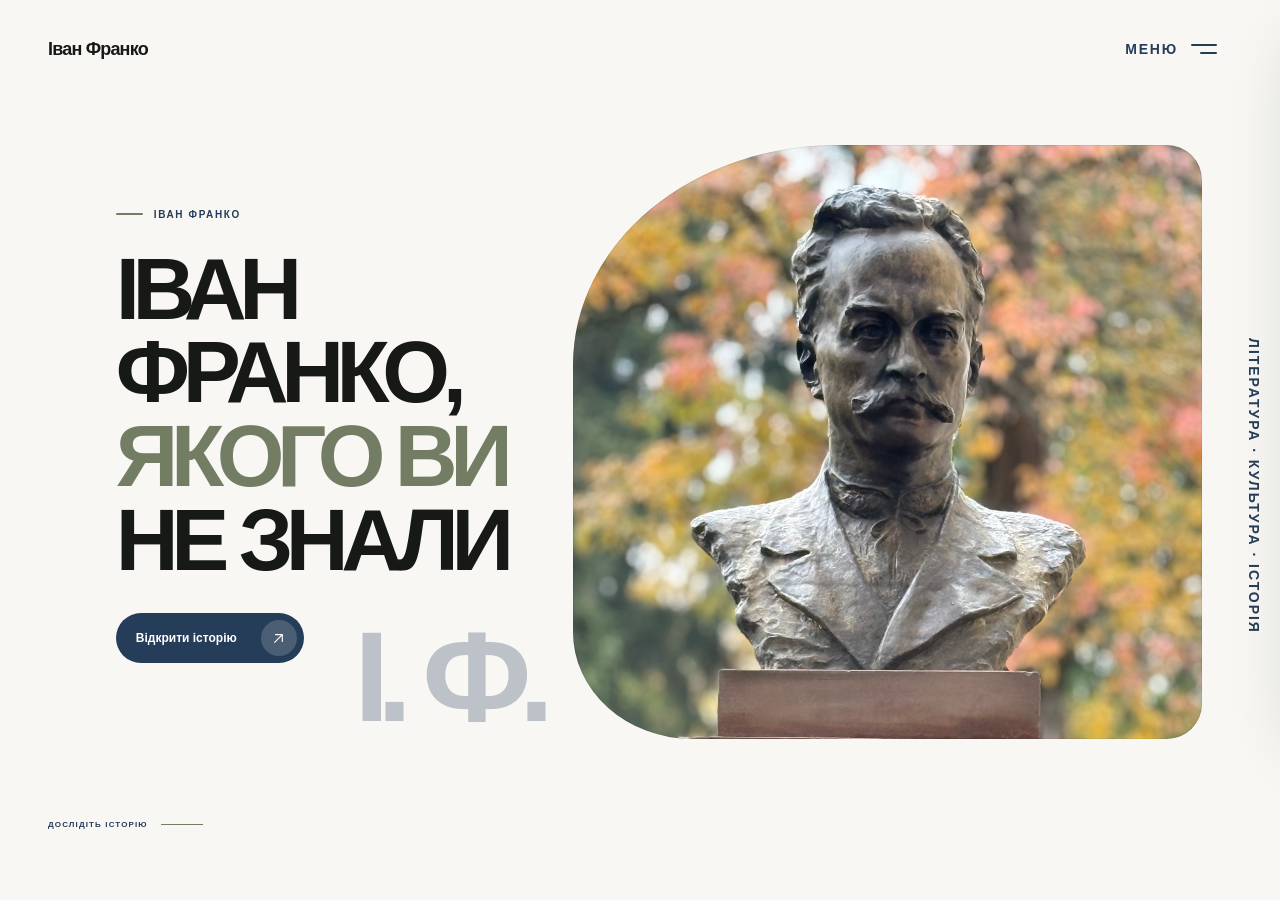
==== index.html @ 4fa94041 "Add complete Ivan Franko website 4." ====
<!doctype html>
<html lang="uk">
<head>
  <meta charset="utf-8">
  <meta name="viewport" content="width=device-width, initial-scale=1">
  <meta name="theme-color" content="#FAFAF8">
  <title>Іван Франко</title>
  <link rel="stylesheet" href="css/style.css">
</head>
<body class="home-page">
  <header class="site-header">
    <a class="wordmark" href="index.html" aria-label="Іван Франко — на головну">Іван Франко</a>
    <button class="menu-toggle" type="button" aria-label="Відкрити меню" aria-expanded="false" aria-controls="site-menu">
      <span class="menu-toggle-label">МЕНЮ</span>
      <span class="menu-icon" aria-hidden="true"><span></span><span></span></span>
    </button>
  </header>

  <div class="menu-backdrop" hidden></div>
  <aside class="menu-drawer" id="site-menu" role="dialog" aria-modal="true" aria-label="Навігаційне меню" aria-hidden="true" inert>
    <div class="drawer-header">
      <span class="drawer-title">Іван Франко</span>
      <button class="menu-close" type="button" aria-label="Закрити меню"><span aria-hidden="true"></span></button>
    </div>
    <nav class="drawer-nav" aria-label="Основні сторінки">
      <a href="index.html"><span>01</span>Головна</a>
      <a href="pages/biography.html"><span>02</span>Біографія</a>
      <a href="pages/works.html"><span>03</span>Твори</a>
      <a href="pages/facts.html"><span>04</span>Цікаві факти</a>
      <a href="pages/quote.html"><span>05</span>Цитата дня</a>
      <a href="pages/timeline.html"><span>06</span>Хронологія</a>
      <a href="pages/map.html"><span>07</span>Мапа</a>
      <a
         href="https://www.instagram.com/franko_in_lviv/"
         target="_blank"
         rel="noopener noreferrer"
      ><span>08</span>Instagram</a>

    </nav>
    <div class="drawer-foot" aria-hidden="true"><span></span>НАВІГАЦІЯ</div>
  </aside>

  <main>
    <section class="hero" aria-labelledby="hero-title">
      <div class="hero-copy">
        <p class="eyebrow"><span></span>ІВАН ФРАНКО</p>
        <h1 id="hero-title">ІВАН ФРАНКО,<br><span>ЯКОГО ВИ</span><br>НЕ ЗНАЛИ</h1>
        <a class="story-link" href="pages/biography.html"><span>Відкрити історію</span><span class="arrow" aria-hidden="true">
          <svg viewBox="0 0 20 20" focusable="false"><path d="M5.5 14.5 14.5 5.5M6.5 5.5h8v8"/></svg>
        </span></a>
        <span class="copy-mark" aria-hidden="true">І. Ф.</span>
      </div>

      <figure class="hero-portrait">
        <!-- Замініть src на власне локальне фото з папки images/ та оновіть alt. -->
        <img src="images/Франко головна сторінка.jpeg" alt="Іван Франко">
        
      </figure>
      <span class="hero-side-note" aria-hidden="true">ЛІТЕРАТУРА · КУЛЬТУРА · ІСТОРІЯ</span>
      <div class="hero-bottom" aria-hidden="true"><span>ДОСЛІДІТЬ ІСТОРІЮ</span><span class="scroll-line"></span></div>
    </section>
  </main>
  <script src="js/main.js" defer></script>
</body>
</html>
---- css/style.css ----
:root {
  --paper: #F8F7F3;
  --ink: #171916;
  --ink-rgb: 23 25 22;
  --olive-rgb: 115 125 99;
  --white-rgb: 255 255 255;
  --blue: #253D58;
  --blue-soft: #DCE5EF;
  --olive: #737D63;
  --sage: #DDE2D3;
  --beige: #E9DDCB;
  --muted: #71756C;
  --control-border: #D9DDCF;
  --divider: #E4E5DE;
  --white: #FFFFFF;
  --sans: "Space Grotesk", "Avenir Next", Avenir, "Segoe UI", sans-serif;
}

* { box-sizing: border-box; }
html { min-width: 320px; }
body { margin: 0; }
a { color: inherit; }
button { color: inherit; font: inherit; }

.home-page { min-height: 100vh; overflow-x: hidden; background: var(--paper); color: var(--ink); color-scheme: light; font-family: var(--sans); }
.site-header {
  position: relative;
  z-index: 5;
  display: flex;
  align-items: center;
  justify-content: space-between;
  width: min(100% - 96px, 1480px);
  height: 98px;
  margin: 0 auto;
}
.wordmark { color: var(--ink); text-decoration: none; font-size: 18px; font-weight: 700; letter-spacing: -.045em; }
.home-return { display: inline-flex; align-items: center; gap: 20px; border-radius: 999px; padding: 12px 18px; background: var(--blue-soft); color: var(--blue); font-size: 12px; font-weight: 600; text-decoration: none; }
.home-return svg { display: block; width: 16px; height: 16px; fill: none; stroke: currentColor; stroke-width: 1.35; stroke-linecap: round; stroke-linejoin: round; }
.home-return:focus-visible { outline: 2px solid var(--blue); outline-offset: 3px; }
.menu-toggle { display: inline-flex; align-items: center; gap: 13px; border: 1px solid transparent; border-radius: 999px; padding: 12px 14px 12px 18px; background: transparent; cursor: pointer; transition: background .25s ease, border-color .25s ease; }
.menu-toggle:hover, .menu-toggle[aria-expanded="true"] { border-color: var(--control-border); background: var(--blue-soft); }
.menu-toggle-label { color: var(--blue); font-size: 14px; font-weight: 700; letter-spacing: .13em; }
.menu-icon { display: grid; width: 26px; height: 20px; align-content: center; gap: 6px; }
.menu-icon span { width: 26px; height: 2px; border-radius: 4px; background: var(--blue); transition: transform .28s ease, width .28s ease; }
.menu-icon span:last-child { width: 17px; justify-self: end; }
.menu-toggle[aria-expanded="true"] .menu-icon span:first-child { transform: translateY(4px) rotate(45deg); }
.menu-toggle[aria-expanded="true"] .menu-icon span:last-child { width: 26px; transform: translateY(-4px) rotate(-45deg); }

.hero { position: relative; display: grid; grid-template-columns: minmax(460px, .91fr) minmax(0, 1.09fr); align-items: center; width: min(100% - 96px, 1480px); min-height: min(760px, calc(100svh - 112px)); margin: 0 auto; padding: 0 30px 72px 0; isolation: isolate; }
.hero-copy { position: relative; z-index: 2; align-self: center; padding: 20px 0 32px clamp(20px, 5.3vw, 84px); animation: rise-in .7s .06s both; }
.eyebrow { display: flex; align-items: center; gap: 11px; margin: 0 0 27px; color: var(--blue); font-size: 10px; font-weight: 700; letter-spacing: .16em; }
.eyebrow span { width: 27px; height: 2px; border-radius: 3px; background: var(--olive); }
.hero h1 { margin: 0; font-size: clamp(52px, 6.8vw, 94px); font-weight: 700; letter-spacing: -.085em; line-height: .96; }
.hero h1 span { color: var(--olive); }
.story-link { display: inline-flex; align-items: center; gap: 24px; min-height: 50px; border-radius: 999px; padding: 0 7px 0 20px; background: var(--blue); color: var(--white); font-size: 12px; margin-top: 32px; font-weight: 600; text-decoration: none; transition: gap .22s ease, background .22s ease; }
.story-link:hover { gap: 32px; background: var(--blue); }
.arrow { display: grid; width: 36px; height: 36px; place-items: center; border-radius: 50%; background: rgb(var(--white-rgb) / 17%); }
.arrow svg { display: block; width: 17px; height: 17px; fill: none; stroke: var(--white); stroke-width: 1.35; stroke-linecap: round; stroke-linejoin: round; }
.copy-mark { position: absolute; right: 6%; bottom: -9%; color: var(--blue); opacity: .28; font-size: clamp(70px, 10vw, 145px); font-weight: 700; letter-spacing: -.1em; line-height: 1; pointer-events: none; z-index: -1; }
.hero-portrait { position: relative; width: 100%; height: min(66svh, 650px); min-height: 430px; justify-self: end; margin: 0; overflow: hidden; border-radius: 42% 2.2rem 2.2rem 19% / 37% 2.2rem 2.2rem 18%; background: var(--sage); animation: image-in .9s .1s both; }
.hero-portrait::after { position: absolute; inset: 0; border: 1px solid rgb(var(--ink-rgb) / 8%); border-radius: inherit; content: ""; pointer-events: none; }
.hero-portrait img { display: block; width: 100%; height: 100%; object-fit: cover; }
.hero-portrait figcaption { position: absolute; right: 22px; bottom: 20px; display: flex; align-items: center; gap: 10px; border: 1px solid var(--beige); border-radius: 999px; padding: 9px 14px; background: var(--beige); color: var(--ink); font-size: 9px; font-weight: 600; letter-spacing: .12em; backdrop-filter: blur(8px); }
.hero-portrait figcaption span { width: 18px; height: 1px; background: var(--olive); }
.hero-side-note { position: absolute; top: 51%; right: -30px; color: var(--blue); font-size: 14px; font-weight: 600; letter-spacing: .14em; white-space: nowrap; writing-mode: vertical-rl; transform: translateY(-50%); }
.hero-bottom { position: absolute; bottom: 29px; left: 0; display: flex; align-items: center; gap: 13px; color: var(--blue); font-size: 8px; font-weight: 700; letter-spacing: .14em; }
.scroll-line { display: block; width: 42px; height: 1px; background: var(--olive); }

.menu-backdrop { position: fixed; z-index: 8; inset: 0; background: rgb(var(--ink-rgb) / 22%); opacity: 0; transition: opacity .32s ease; }
.menu-backdrop[hidden] { display: none; }
.menu-backdrop.is-open { opacity: 1; }
.menu-drawer { position: fixed; z-index: 9; top: 14px; right: 14px; display: flex; flex-direction: column; width: min(430px, calc(100vw - 28px)); height: min(720px, calc(100svh - 28px)); padding: 25px 30px 24px; overflow-y: auto; border: 1px solid rgb(var(--olive-rgb) / 16%); border-radius: 30px; background: var(--paper); box-shadow: 0 20px 70px rgb(var(--ink-rgb) / 15%); transform: translateX(calc(100% + 30px)); transition: transform .38s cubic-bezier(.22,.8,.25,1); }
.menu-drawer.is-open { transform: translateX(0); }
.drawer-header { display: flex; align-items: center; justify-content: space-between; padding-bottom: 22px; border-bottom: 1px solid var(--divider); }
.drawer-title { font-size: 15px; font-weight: 700; letter-spacing: -.03em; }
.menu-close { display: grid; width: 42px; height: 42px; place-items: center; border: 0; border-radius: 50%; background: var(--blue-soft); cursor: pointer; transition: background .2s ease, transform .2s ease; }
.menu-close:hover { background: var(--sage); transform: rotate(90deg); }
.menu-close span { position: relative; width: 17px; height: 17px; }
.menu-close span::before, .menu-close span::after { position: absolute; top: 8px; left: 0; width: 17px; height: 1.5px; border-radius: 2px; background: var(--ink); content: ""; transform: rotate(45deg); }
.menu-close span::after { transform: rotate(-45deg); }
.drawer-nav { display: grid; padding: 24px 0; }
.drawer-nav a { display: flex; align-items: baseline; gap: 17px; margin-left: -12px; border-radius: 999px; padding: 12px 12px; color: var(--ink); font-size: clamp(23px, 4vw, 32px); font-weight: 600; letter-spacing: -.055em; line-height: 1.12; text-decoration: none; transition: color .18s ease, background-color .18s ease, padding-left .22s ease; }
.drawer-nav a:is(:hover, :focus-visible, :active, [aria-current="page"]) { padding-left: 19px; background: var(--blue-soft); color: var(--blue); }
.drawer-nav a:focus-visible { outline: 2px solid var(--blue); outline-offset: 3px; }
.drawer-nav a span { width: 20px; color: var(--blue); font-size: 9px; font-weight: 700; letter-spacing: .08em; }
.drawer-nav a:is(:hover, :focus-visible, :active, [aria-current="page"]) span { color: var(--blue); }
.drawer-foot { display: flex; align-items: center; gap: 10px; margin-top: auto; padding-top: 17px; border-top: 1px solid var(--divider); color: var(--muted); font-size: 9px; font-weight: 700; letter-spacing: .16em; }
.drawer-foot span { width: 20px; height: 2px; border-radius: 2px; background: var(--blue); }

@keyframes rise-in { from { opacity: 0; transform: translateY(16px); } to { opacity: 1; transform: translateY(0); } }
@keyframes image-in { from { opacity: 0; transform: translateX(10px) scale(.99); } to { opacity: 1; transform: translateX(0) scale(1); } }

@media (max-width: 900px) {
  .site-header, .hero { width: min(100% - 52px, 740px); }
  .site-header { height: 82px; }
  .hero { grid-template-columns: minmax(340px, .95fr) minmax(0, 1.05fr); min-height: calc(100svh - 82px); padding: 0 24px 65px 0; }
  .hero-copy { padding-left: 10px; }
  .hero h1 { font-size: clamp(48px, 7.5vw, 70px); }
  .hero-portrait { height: min(60svh, 560px); min-height: 370px; }
  .hero-side-note { right: -18px; }
}
@media (max-width: 620px) {
  .site-header, .hero { width: calc(100% - 40px); }
  .site-header { height: 74px; }
  .wordmark { font-size: 17px; }
  .menu-toggle { gap: 8px; padding: 9px 7px 9px 12px; }
  .hero { display: flex; min-height: auto; flex-direction: column; align-items: stretch; gap: 25px; padding: 34px 0 71px; }
  .hero-copy { display: flex; flex-direction: column; align-items: flex-start; padding: 0 2px; }
  .eyebrow { margin-bottom: 18px; font-size: 9px; }
  .hero h1 { font-size: clamp(40px, 11.8vw, 70px); line-height: .98; }
  .story-link { min-height: 46px; }
  .copy-mark { position: relative; right: auto; bottom: auto; align-self: flex-end; margin: 12px 4px 0 0; font-size: 64px; line-height: .9; }
  .hero-portrait { width: 84%; height: min(48svh, 430px); min-height: 290px; align-self: flex-end; margin-right: 28px; border-radius: 40% 1.8rem 1.8rem 14% / 30% 1.8rem 1.8rem 15%; }
  .hero-portrait figcaption { right: 13px; bottom: 13px; padding: 8px 11px; font-size: 8px; }
  .hero-side-note { display: block; top: auto; right: 0; bottom: calc(71px + 22px); font-size: 10px; transform: none; }
  .menu-toggle-label { font-size: 13px; }
  .hero-bottom { bottom: 24px; left: 0; }
  .menu-drawer { top: 10px; right: 10px; width: min(390px, calc(100vw - 20px)); height: min(690px, calc(100svh - 20px)); padding: 20px 22px 19px; border-radius: 25px; }
  .drawer-nav { padding: 18px 0; }
  .drawer-nav a { padding: 10px 12px; font-size: clamp(25px, 7vw, 31px); }
}
@media (max-width: 360px) {
  .hero { gap: 20px; }
  .hero h1 { font-size: clamp(37px, 11.5vw, 42px); letter-spacing: -.09em; }
  .story-link { gap: 18px; }
  .copy-mark { margin-top: 9px; font-size: 56px; }
  .hero-side-note { right: -6px; font-size: 9px; }
}
@media (prefers-reduced-motion: reduce) {
  *, *::before, *::after { scroll-behavior: auto !important; animation-duration: .01ms !important; animation-iteration-count: 1 !important; transition-duration: .01ms !important; }
}
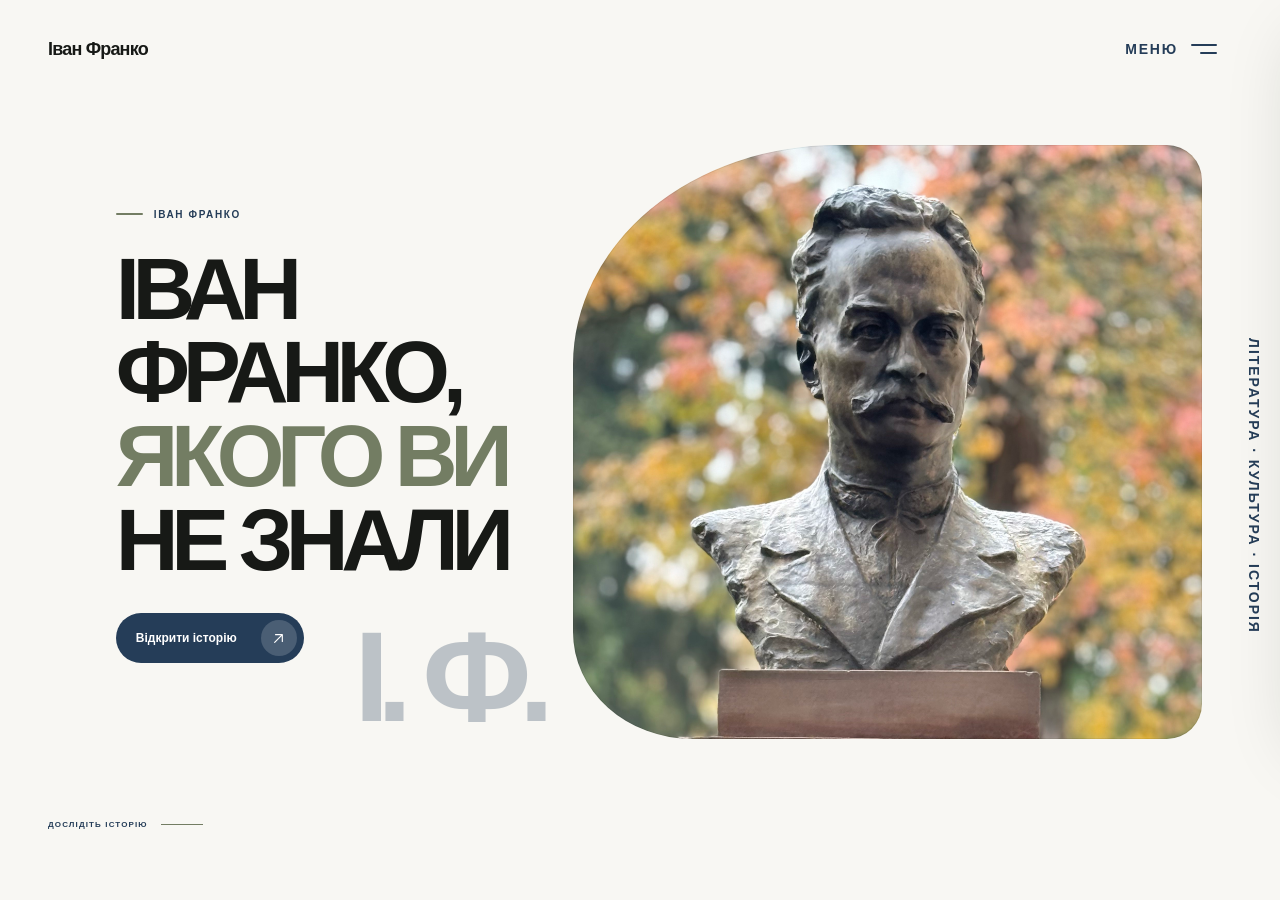
==== commit cd5117c7: "Update About page and navigation across all pages" ====
--- a/index.html
+++ b/index.html
@@ -35,6 +35,7 @@
          target="_blank"
          rel="noopener noreferrer"
       ><span>08</span>Instagram</a>
+      <a href="pages/about.html"><span>09</span>Про нас</a>
 
     </nav>
     <div class="drawer-foot" aria-hidden="true"><span></span>НАВІГАЦІЯ</div>
